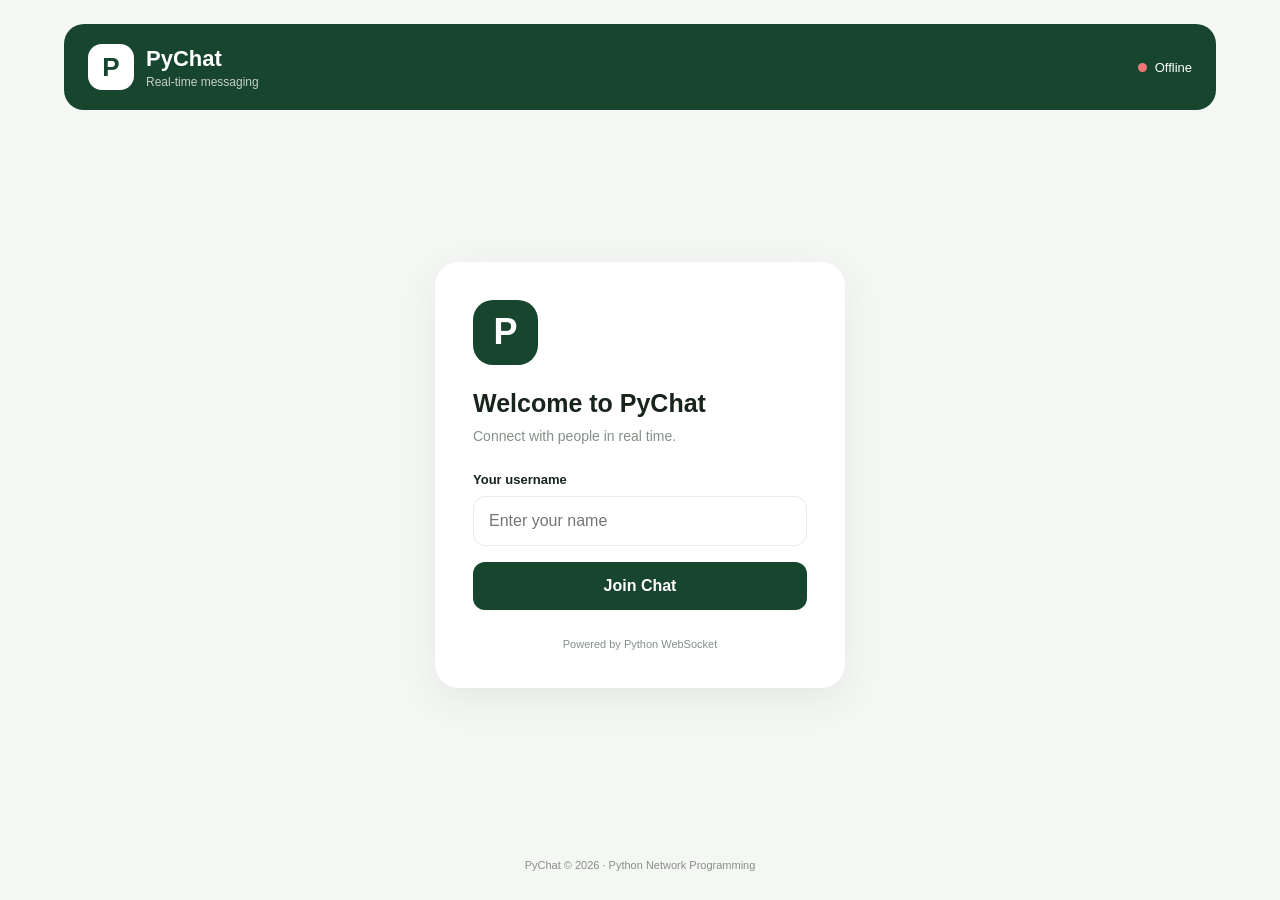
==== index.html @ 574f4d0f "Create index.html" ====
<!DOCTYPE html>

<html lang="en">

<head>

    <meta charset="UTF-8">

    <meta name="viewport" content="width=device-width, initial-scale=1.0">

    <title>PyChat - Real-time Messaging</title>

    <meta http-equiv="refresh" content="0; url=./client/">

    <script>

        window.location.replace("./client/");

    </script>

</head>

<body>

    <h1>Welcome to PyChat</h1>

    <p>Redirecting to PyChat...</p>

    <a href="./client/">Open PyChat</a>

</body>

</html>
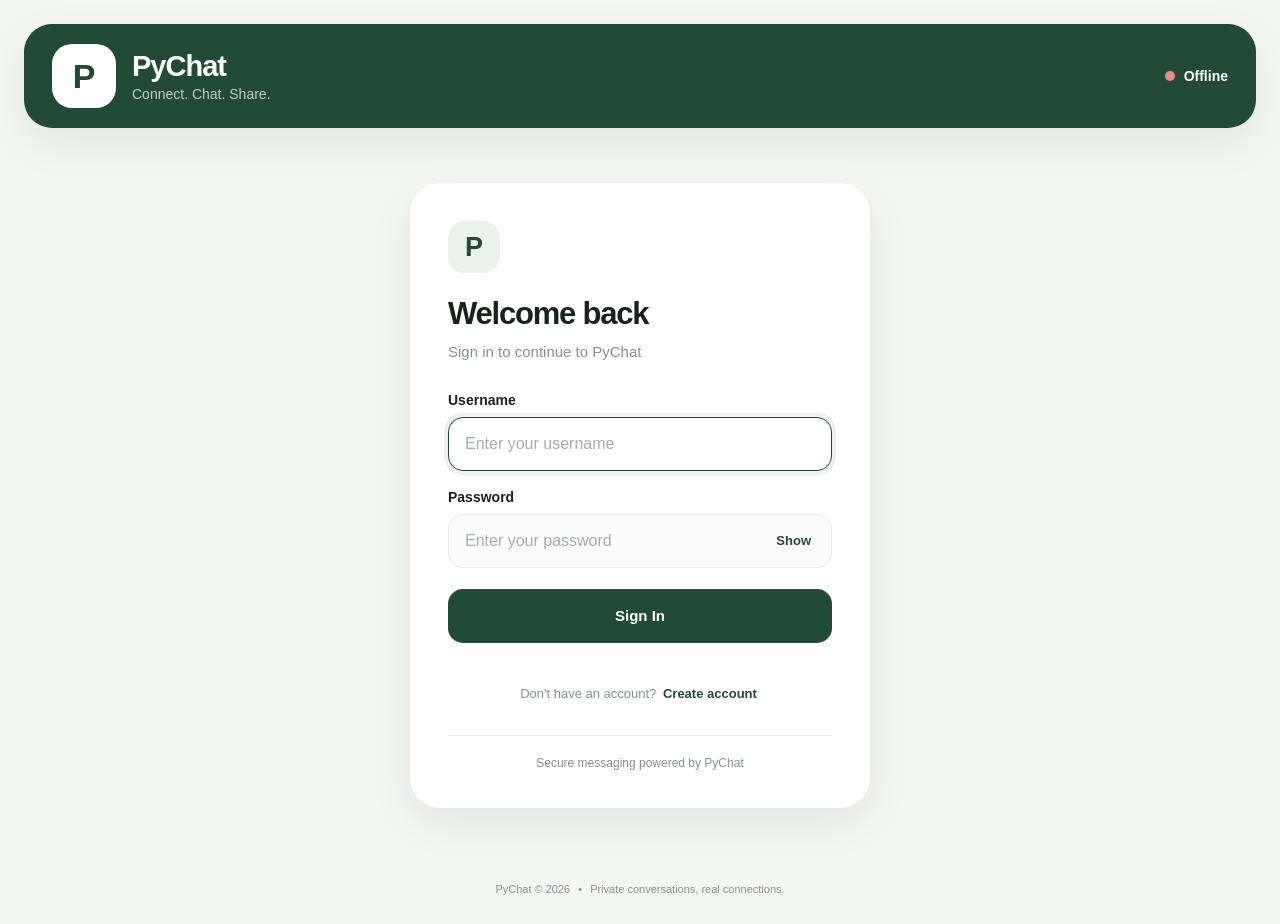
==== commit 91f094a2: "Update index.html" ====
--- a/index.html
+++ b/index.html
@@ -6,7 +6,7 @@
 
     <meta charset="UTF-8">
 
-    <meta name="viewport" content="width=device-width, initial-scale=1.0">
+    <meta name="viewport" content="width=device-width, initial-scale=1.0, viewport-fit=cover">
 
     <title>PyChat - Real-time Messaging</title>
 
